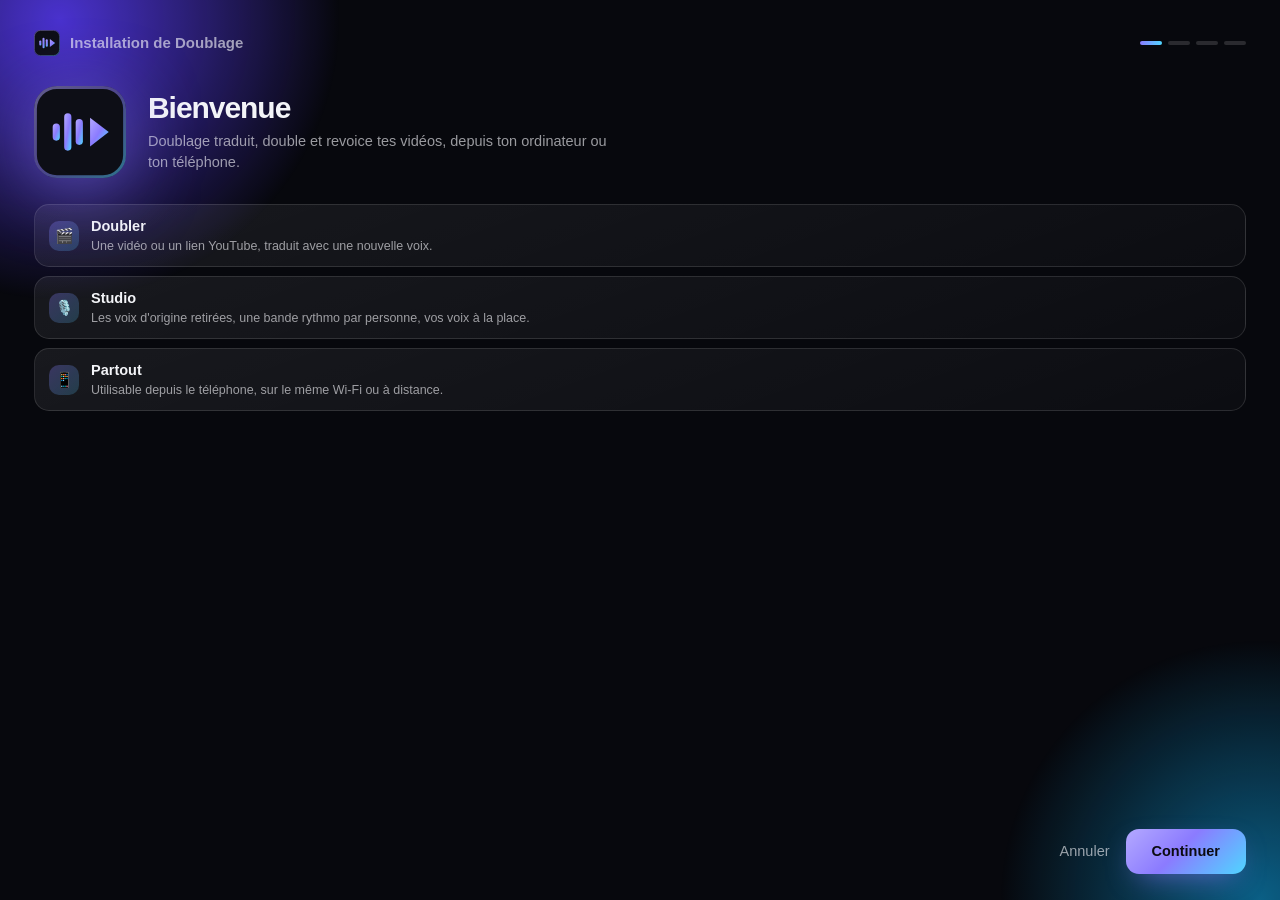
==== launcher/setup.html @ 25e40e34 "Installateur Windows maison, aux couleurs de l'appli - Assistant en 4 écrans (bienvenue, options, in" ====
<!doctype html>
<html lang="fr">
<head>
<meta charset="utf-8">
<title>Installer Doublage</title>
<style>
  :root { --text:#f3f4f8; --muted:rgba(243,244,248,.62); --faint:rgba(243,244,248,.36); --line:rgba(255,255,255,.12);
    --accent:#8b7bff; --accent2:#4fd6ff; --ok:#4ade9a; --bad:#ff6b81; }
  * { box-sizing: border-box; }
  html, body { margin: 0; height: 100%; background: #07080d; color: var(--text); overflow: hidden; user-select: none; cursor: default;
    font: 14.5px/1.45 "Segoe UI Variable Text", "Segoe UI", ui-sans-serif, -apple-system, sans-serif; -webkit-font-smoothing: antialiased; }
  .aurora { position: fixed; inset: 0; overflow: hidden; pointer-events: none; }
  .aurora i { position: absolute; border-radius: 50%; }
  .aurora i:nth-child(1) { width: 560px; height: 560px; left: -220px; top: -260px; background: radial-gradient(closest-side, #5b3dff, transparent); opacity: .8; }
  .aurora i:nth-child(2) { width: 520px; height: 520px; right: -240px; bottom: -260px; background: radial-gradient(closest-side, #0fb6ff, transparent); opacity: .5; }
  .wrap { position: relative; height: 100%; display: flex; flex-direction: column; padding: 30px 34px 26px; }
  .brand { display: flex; align-items: center; gap: 10px; font-weight: 650; font-size: 15px; color: var(--muted); }
  .brand svg { width: 26px; height: 26px; }
  .dots { display: flex; gap: 6px; margin-left: auto; }
  .dots i { width: 22px; height: 4px; border-radius: 99px; background: rgba(255,255,255,.14); transition: .3s; }
  .dots i.on { background: linear-gradient(90deg, var(--accent), var(--accent2)); }
  .page { display: none; flex: 1; flex-direction: column; animation: fade .35s ease; min-height: 0; }
  .page.on { display: flex; }
  @keyframes fade { from { opacity: 0; transform: translateY(6px); } }
  h1 { font-size: 30px; line-height: 1.12; letter-spacing: -.035em; margin: 34px 0 8px; font-weight: 700; }
  p.lede { color: var(--muted); margin: 0 0 22px; max-width: 470px; }
  .hero { display: flex; align-items: center; gap: 22px; margin-top: 30px; }
  .hero svg { width: 92px; height: 92px; flex: none; filter: drop-shadow(0 12px 34px rgba(139,123,255,.5)); }
  .hero h1 { margin: 0 0 6px; }
  .feats { display: grid; gap: 9px; margin-top: 26px; }
  .feat { display: flex; gap: 12px; align-items: center; padding: 11px 14px; border-radius: 15px;
    background: linear-gradient(160deg, rgba(255,255,255,.07), rgba(255,255,255,.025)); border: 1px solid var(--line); }
  .feat span { width: 30px; height: 30px; border-radius: 10px; display: grid; place-items: center; font-size: 15px; flex: none;
    background: linear-gradient(135deg, rgba(139,123,255,.3), rgba(79,214,255,.2)); }
  .feat b { font-weight: 600; } .feat small { color: var(--muted); display: block; font-size: 12.5px; }
  .card { padding: 16px; border-radius: 18px; background: linear-gradient(160deg, rgba(255,255,255,.08), rgba(255,255,255,.03));
    border: 1px solid var(--line); margin-bottom: 12px; }
  .card label.t { display: block; font-size: 12px; color: var(--muted); letter-spacing: .06em; text-transform: uppercase; margin-bottom: 9px; font-weight: 600; }
  .path { display: flex; gap: 8px; }
  .path div { flex: 1; padding: 11px 13px; border-radius: 12px; background: rgba(0,0,0,.3); border: 1px solid var(--line);
    font: 12.5px ui-monospace, Consolas, monospace; color: var(--muted); white-space: nowrap; overflow: hidden; text-overflow: ellipsis; }
  .toggle { display: flex; align-items: center; justify-content: space-between; gap: 12px; padding: 7px 0; cursor: pointer; }
  .toggle small { display: block; color: var(--faint); font-size: 12.5px; }
  .switch { position: relative; width: 44px; height: 26px; flex: none; }
  .switch input { opacity: 0; position: absolute; }
  .switch i { position: absolute; inset: 0; border-radius: 99px; background: rgba(255,255,255,.16); transition: .25s; }
  .switch i::after { content: ""; position: absolute; width: 20px; height: 20px; left: 3px; top: 3px; border-radius: 50%; background: #fff; transition: .25s; }
  .switch input:checked + i { background: linear-gradient(135deg, var(--accent), var(--accent2)); }
  .switch input:checked + i::after { transform: translateX(18px); }
  .note { font-size: 12.5px; color: var(--faint); }
  .progress { height: 6px; border-radius: 99px; background: rgba(255,255,255,.09); overflow: hidden; margin: 6px 0 12px; }
  .progress div { height: 100%; width: 35%; border-radius: inherit; background: linear-gradient(90deg, var(--accent), var(--accent2)); animation: slide 1.4s ease-in-out infinite; }
  .progress.done div { width: 100%; animation: none; }
  @keyframes slide { 0% { transform: translateX(-110%); } 100% { transform: translateX(320%); } }
  .now { font-weight: 600; }
  .log { font: 11.5px ui-monospace, Consolas, monospace; color: var(--faint); white-space: nowrap; overflow: hidden; text-overflow: ellipsis; margin-top: 3px; min-height: 16px; }
  .steps { list-style: none; padding: 0; margin: 18px 0 0; display: grid; gap: 8px; }
  .steps li { display: flex; align-items: center; gap: 11px; color: var(--faint); }
  .steps li::before { content: ""; width: 8px; height: 8px; border-radius: 50%; border: 1.5px solid currentColor; flex: none; }
  .steps li.done { color: var(--muted); } .steps li.done::before { background: var(--ok); border-color: var(--ok); }
  .steps li.cur { color: var(--text); font-weight: 560; } .steps li.cur::before { background: var(--accent2); border-color: var(--accent2); box-shadow: 0 0 10px var(--accent2); }
  .check { width: 86px; height: 86px; border-radius: 50%; display: grid; place-items: center; margin: 46px 0 6px;
    background: linear-gradient(135deg, rgba(74,222,154,.25), rgba(79,214,255,.18)); border: 1px solid rgba(74,222,154,.4); }
  .check svg { width: 40px; height: 40px; }
  .err { color: #ffb3bf; background: rgba(255,107,129,.09); border: 1px solid rgba(255,107,129,.3); border-radius: 14px; padding: 12px 14px;
    font-size: 13px; margin-top: 14px; user-select: text; display: none; }
  .bar { display: flex; gap: 10px; align-items: center; margin-top: auto; padding-top: 18px; }
  .bar .sp { flex: 1; }
  button { font: inherit; font-weight: 600; color: var(--text); padding: 11px 20px; border-radius: 13px; cursor: pointer;
    background: rgba(255,255,255,.07); border: 1px solid var(--line); transition: .2s; }
  button:hover { border-color: rgba(255,255,255,.22); }
  button.primary { border: 0; color: #0b0b12; background: linear-gradient(135deg, #b4a9ff, var(--accent) 45%, var(--accent2));
    box-shadow: 0 10px 30px -12px rgba(139,123,255,.8); padding: 12px 26px; }
  button.danger { color: var(--bad); }
  button.link { background: none; border: 0; color: var(--muted); padding: 11px 6px; font-weight: 500; }
  button:disabled { opacity: .45; cursor: not-allowed; }
  .hidden { display: none !important; }
</style>
</head>
<body>
<div class="aurora"><i></i><i></i></div>
<div class="wrap">
  <div class="brand">
    <svg viewBox="0 0 64 64"><defs><linearGradient id="g" x1="0" y1="0" x2="1" y2="1"><stop offset="0" stop-color="#b4a9ff"/><stop offset=".5" stop-color="#8b7bff"/><stop offset="1" stop-color="#4fd6ff"/></linearGradient></defs><rect width="64" height="64" rx="16" fill="#0d0e16"/><rect x="1" y="1" width="62" height="62" rx="15" fill="none" stroke="url(#g)" stroke-opacity=".5" stroke-width="2"/><g fill="url(#g)"><rect x="13" y="26" width="5" height="12" rx="2.5"/><rect x="21" y="19" width="5" height="26" rx="2.5"/><rect x="29" y="23" width="5" height="18" rx="2.5"/></g><path d="M39 22l13 10-13 10z" fill="url(#g)"/></svg>
    <span id="brand-text">Installation de Doublage</span>
    <div class="dots" id="dots"><i class="on"></i><i></i><i></i><i></i></div>
  </div>

  <!-- 1. Bienvenue -->
  <section class="page on" id="p-welcome">
    <div class="hero">
      <svg viewBox="0 0 64 64"><rect width="64" height="64" rx="16" fill="#0d0e16"/><rect x="1" y="1" width="62" height="62" rx="15" fill="none" stroke="url(#g)" stroke-opacity=".5" stroke-width="2"/><g fill="url(#g)"><rect x="13" y="26" width="5" height="12" rx="2.5"/><rect x="21" y="19" width="5" height="26" rx="2.5"/><rect x="29" y="23" width="5" height="18" rx="2.5"/></g><path d="M39 22l13 10-13 10z" fill="url(#g)"/></svg>
      <div><h1>Bienvenue</h1><p class="lede" style="margin:0">Doublage traduit, double et revoice tes vidéos, depuis ton ordinateur ou ton téléphone.</p></div>
    </div>
    <div class="feats">
      <div class="feat"><span>🎬</span><div><b>Doubler</b><small>Une vidéo ou un lien YouTube, traduit avec une nouvelle voix.</small></div></div>
      <div class="feat"><span>🎙️</span><div><b>Studio</b><small>Les voix d'origine retirées, une bande rythmo par personne, vos voix à la place.</small></div></div>
      <div class="feat"><span>📱</span><div><b>Partout</b><small>Utilisable depuis le téléphone, sur le même Wi-Fi ou à distance.</small></div></div>
    </div>
    <div class="bar"><span class="note" id="version"></span><span class="sp"></span>
      <button class="link" data-act="close">Annuler</button><button class="primary" data-go="p-options">Continuer</button></div>
  </section>

  <!-- 2. Options -->
  <section class="page" id="p-options">
    <h1>Où installer ?</h1>
    <p class="lede">Les réglages par défaut conviennent à presque tout le monde.</p>
    <div class="card">
      <label class="t">Dossier</label>
      <div class="path"><div id="dir"></div><button data-act="browse">Changer</button></div>
    </div>
    <div class="card">
      <label class="toggle"><span>Icône sur le Bureau</span><span class="switch"><input type="checkbox" id="desktop" checked><i></i></span></label>
      <label class="toggle"><span>Dans le menu Démarrer</span><span class="switch"><input type="checkbox" id="startmenu" checked><i></i></span></label>
    </div>
    <p class="note">Le moteur (IA de transcription, séparation des voix) se télécharge pendant l'installation : environ 6 Go et 10 à 20 minutes selon ta connexion.</p>
    <div class="bar"><button class="link" data-go="p-welcome">Retour</button><span class="sp"></span>
      <button class="primary" data-act="install">Installer</button></div>
  </section>

  <!-- 3. Installation -->
  <section class="page" id="p-install">
    <h1>Installation…</h1>
    <p class="lede">Tu peux faire autre chose pendant ce temps. Ne ferme pas cette fenêtre.</p>
    <div class="card">
      <div class="now" id="now">Copie des fichiers</div>
      <div class="progress" id="bar"><div></div></div>
      <div class="log" id="log"></div>
      <ul class="steps" id="steps"></ul>
      <div class="err" id="err"></div>
    </div>
    <div class="bar"><span class="sp"></span>
      <button class="hidden" data-act="log">Voir le journal</button>
      <button class="primary hidden" id="retry" data-act="install">Réessayer</button></div>
  </section>

  <!-- 4. Terminé -->
  <section class="page" id="p-done">
    <div class="check"><svg viewBox="0 0 24 24" fill="none" stroke="#4ade9a" stroke-width="2.5" stroke-linecap="round" stroke-linejoin="round"><path d="M5 12.5l4.5 4.5L19 7.5"/></svg></div>
    <h1 style="margin-top:18px">Doublage est installé</h1>
    <p class="lede">Retrouve-le sur le Bureau et dans le menu Démarrer.</p>
    <div class="bar"><span class="sp"></span><button class="link" data-act="close">Fermer</button>
      <button class="primary" data-act="launch">Lancer Doublage</button></div>
  </section>

  <!-- Désinstallation -->
  <section class="page" id="p-uninstall">
    <h1>Désinstaller Doublage ?</h1>
    <p class="lede">L'application, ses raccourcis et le moteur seront retirés de cet ordinateur.</p>
    <div class="card">
      <label class="toggle"><span>Supprimer aussi mes vidéos et mes réglages<small>Studio, bibliothèque, prises de voix</small></span>
        <span class="switch"><input type="checkbox" id="purge"><i></i></span></label>
    </div>
    <div class="err" id="uerr"></div>
    <div class="bar"><span class="sp"></span><button class="link" data-act="close">Annuler</button>
      <button class="primary" data-act="uninstall">Désinstaller</button></div>
  </section>
  <section class="page" id="p-uninstalled">
    <div class="check"><svg viewBox="0 0 24 24" fill="none" stroke="#4ade9a" stroke-width="2.5" stroke-linecap="round" stroke-linejoin="round"><path d="M5 12.5l4.5 4.5L19 7.5"/></svg></div>
    <h1 style="margin-top:18px">Doublage a été désinstallé</h1>
    <p class="lede" id="kept"></p>
    <div class="bar"><span class="sp"></span><button class="primary" data-act="close">Fermer</button></div>
  </section>
</div>
<script>
  const $ = (s) => document.querySelector(s);
  const STEPS = ["Installation de Python", "Installation du moteur IA (le plus long)", "Installation des outils",
    "Installation de l'analyse du langage", "Installation de la séparation des voix", "Installation des outils vidéo"];
  const ORDER = ["p-welcome", "p-options", "p-install", "p-done"];
  let reached = -1;
  const api = () => window.pywebview.api;
  function go(id) {
    document.querySelectorAll(".page").forEach((p) => p.classList.toggle("on", p.id === id));
    const i = ORDER.indexOf(id);
    $("#dots").classList.toggle("hidden", i < 0);
    document.querySelectorAll("#dots i").forEach((d, k) => d.classList.toggle("on", k <= i));
  }
  function steps() {
    $("#steps").innerHTML = STEPS.map((s, i) => `<li class="${i < reached ? "done" : i === reached ? "cur" : ""}">${s.replace(" (le plus long)", "")}</li>`).join("");
  }
  // Appelé par Python
  window.init = (info) => {
    $("#dir").textContent = info.dir;
    $("#version").textContent = "Version " + info.version;
    if (info.uninstall) { $("#brand-text").textContent = "Doublage"; go("p-uninstall"); }
  };
  window.setDir = (dir) => { $("#dir").textContent = dir; };
  window.setStep = (label) => { $("#now").textContent = label; const i = STEPS.indexOf(label); if (i > reached) { reached = i; steps(); } };
  window.setLog = (line) => { $("#log").textContent = line; };
  window.setError = (msg) => {
    $("#bar").classList.add("hidden"); $("#err").textContent = msg; $("#err").style.display = "block";
    $("#retry").classList.remove("hidden"); document.querySelector('[data-act="log"]').classList.remove("hidden");
  };
  window.setDone = () => { reached = STEPS.length; steps(); $("#bar").classList.add("done"); setTimeout(() => go("p-done"), 700); };
  window.setUninstalled = (kept) => { $("#kept").textContent = kept; go("p-uninstalled"); };
  window.setUninstallError = (msg) => { $("#uerr").textContent = msg; $("#uerr").style.display = "block"; };

  document.addEventListener("click", (e) => {
    const b = e.target.closest("button");
    if (!b) return;
    if (b.dataset.go) return go(b.dataset.go);
    const act = b.dataset.act;
    if (act === "install") {
      reached = -1; steps(); go("p-install");
      $("#err").style.display = "none"; $("#bar").classList.remove("hidden", "done"); $("#retry").classList.add("hidden");
      $("#now").textContent = "Copie des fichiers";
      api().install({ desktop: $("#desktop").checked, startmenu: $("#startmenu").checked });
    } else if (act === "uninstall") { b.disabled = true; api().uninstall($("#purge").checked); }
    else if (act) api()[act]();
  });
  window.addEventListener("pywebviewready", () => api().ready());
</script>
</body>
</html>
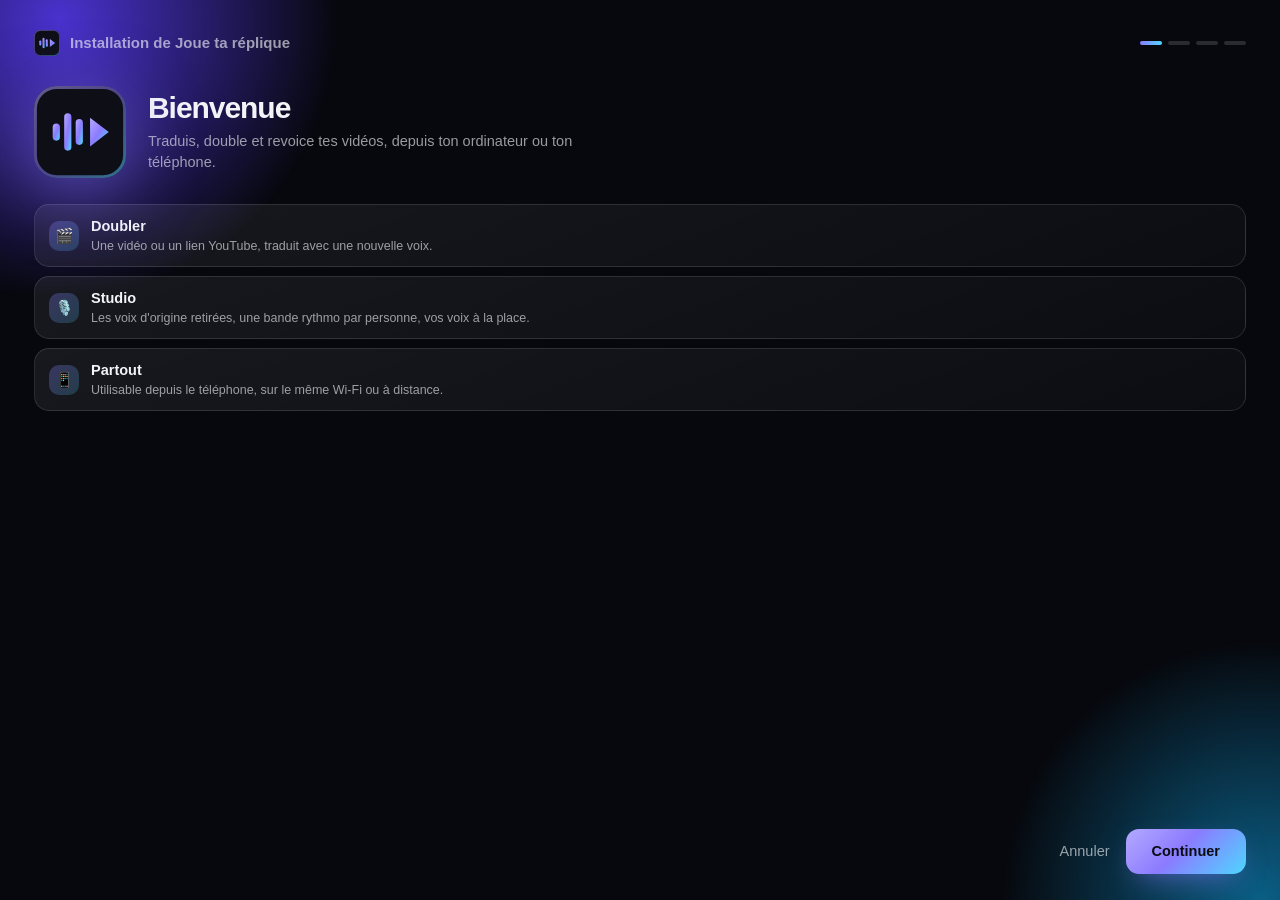
==== commit 1e70b3d4: "Nouveau nom : Joue ta réplique - Nom affiché partout : interface, fenêtre, installateur, app Mac, DM" ====
--- a/launcher/setup.html
+++ b/launcher/setup.html
@@ -2,7 +2,7 @@
 <html lang="fr">
 <head>
 <meta charset="utf-8">
-<title>Installer Doublage</title>
+<title>Installer Joue ta réplique</title>
 <style>
   :root { --text:#f3f4f8; --muted:rgba(243,244,248,.62); --faint:rgba(243,244,248,.36); --line:rgba(255,255,255,.12);
     --accent:#8b7bff; --accent2:#4fd6ff; --ok:#4ade9a; --bad:#ff6b81; }
@@ -82,7 +82,7 @@
 <div class="wrap">
   <div class="brand">
     <svg viewBox="0 0 64 64"><defs><linearGradient id="g" x1="0" y1="0" x2="1" y2="1"><stop offset="0" stop-color="#b4a9ff"/><stop offset=".5" stop-color="#8b7bff"/><stop offset="1" stop-color="#4fd6ff"/></linearGradient></defs><rect width="64" height="64" rx="16" fill="#0d0e16"/><rect x="1" y="1" width="62" height="62" rx="15" fill="none" stroke="url(#g)" stroke-opacity=".5" stroke-width="2"/><g fill="url(#g)"><rect x="13" y="26" width="5" height="12" rx="2.5"/><rect x="21" y="19" width="5" height="26" rx="2.5"/><rect x="29" y="23" width="5" height="18" rx="2.5"/></g><path d="M39 22l13 10-13 10z" fill="url(#g)"/></svg>
-    <span id="brand-text">Installation de Doublage</span>
+    <span id="brand-text">Installation de Joue ta réplique</span>
     <div class="dots" id="dots"><i class="on"></i><i></i><i></i><i></i></div>
   </div>
 
@@ -90,7 +90,7 @@
   <section class="page on" id="p-welcome">
     <div class="hero">
       <svg viewBox="0 0 64 64"><rect width="64" height="64" rx="16" fill="#0d0e16"/><rect x="1" y="1" width="62" height="62" rx="15" fill="none" stroke="url(#g)" stroke-opacity=".5" stroke-width="2"/><g fill="url(#g)"><rect x="13" y="26" width="5" height="12" rx="2.5"/><rect x="21" y="19" width="5" height="26" rx="2.5"/><rect x="29" y="23" width="5" height="18" rx="2.5"/></g><path d="M39 22l13 10-13 10z" fill="url(#g)"/></svg>
-      <div><h1>Bienvenue</h1><p class="lede" style="margin:0">Doublage traduit, double et revoice tes vidéos, depuis ton ordinateur ou ton téléphone.</p></div>
+      <div><h1>Bienvenue</h1><p class="lede" style="margin:0">Traduis, double et revoice tes vidéos, depuis ton ordinateur ou ton téléphone.</p></div>
     </div>
     <div class="feats">
       <div class="feat"><span>🎬</span><div><b>Doubler</b><small>Une vidéo ou un lien YouTube, traduit avec une nouvelle voix.</small></div></div>
@@ -137,15 +137,15 @@
   <!-- 4. Terminé -->
   <section class="page" id="p-done">
     <div class="check"><svg viewBox="0 0 24 24" fill="none" stroke="#4ade9a" stroke-width="2.5" stroke-linecap="round" stroke-linejoin="round"><path d="M5 12.5l4.5 4.5L19 7.5"/></svg></div>
-    <h1 style="margin-top:18px">Doublage est installé</h1>
+    <h1 style="margin-top:18px">Joue ta réplique est installé</h1>
     <p class="lede">Retrouve-le sur le Bureau et dans le menu Démarrer.</p>
     <div class="bar"><span class="sp"></span><button class="link" data-act="close">Fermer</button>
-      <button class="primary" data-act="launch">Lancer Doublage</button></div>
+      <button class="primary" data-act="launch">Lancer Joue ta réplique</button></div>
   </section>
 
   <!-- Désinstallation -->
   <section class="page" id="p-uninstall">
-    <h1>Désinstaller Doublage ?</h1>
+    <h1>Désinstaller Joue ta réplique ?</h1>
     <p class="lede">L'application, ses raccourcis et le moteur seront retirés de cet ordinateur.</p>
     <div class="card">
       <label class="toggle"><span>Supprimer aussi mes vidéos et mes réglages<small>Studio, bibliothèque, prises de voix</small></span>
@@ -157,7 +157,7 @@
   </section>
   <section class="page" id="p-uninstalled">
     <div class="check"><svg viewBox="0 0 24 24" fill="none" stroke="#4ade9a" stroke-width="2.5" stroke-linecap="round" stroke-linejoin="round"><path d="M5 12.5l4.5 4.5L19 7.5"/></svg></div>
-    <h1 style="margin-top:18px">Doublage a été désinstallé</h1>
+    <h1 style="margin-top:18px">Joue ta réplique a été désinstallé</h1>
     <p class="lede" id="kept"></p>
     <div class="bar"><span class="sp"></span><button class="primary" data-act="close">Fermer</button></div>
   </section>
@@ -182,7 +182,7 @@
   window.init = (info) => {
     $("#dir").textContent = info.dir;
     $("#version").textContent = "Version " + info.version;
-    if (info.uninstall) { $("#brand-text").textContent = "Doublage"; go("p-uninstall"); }
+    if (info.uninstall) { $("#brand-text").textContent = "Joue ta réplique"; go("p-uninstall"); }
   };
   window.setDir = (dir) => { $("#dir").textContent = dir; };
   window.setStep = (label) => { $("#now").textContent = label; const i = STEPS.indexOf(label); if (i > reached) { reached = i; steps(); } };
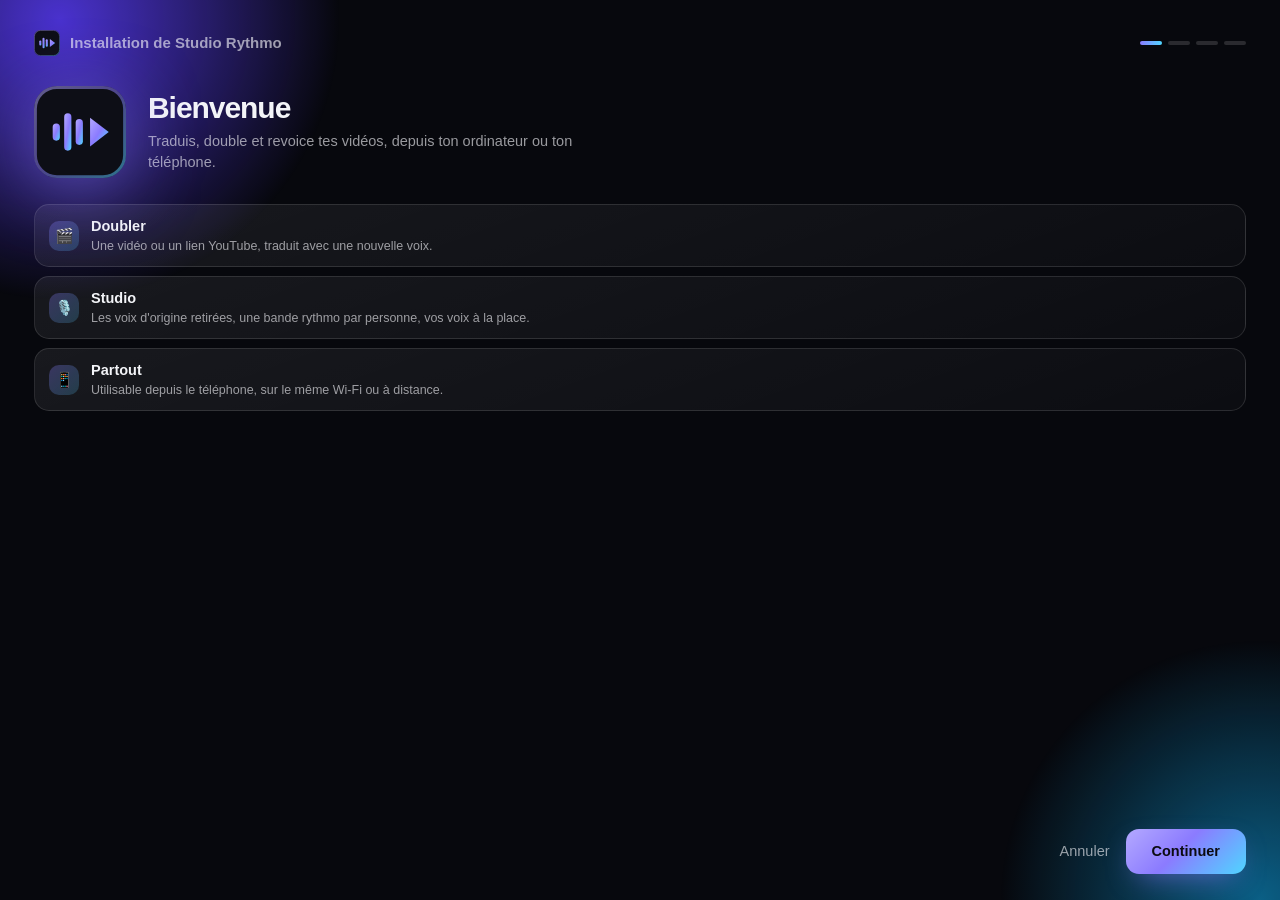
==== commit cf72f055: "L'appli s'appelle Studio Rythmo, nouvelle icône Nom affiché partout (fenêtre, menu, présentation, in" ====
--- a/launcher/setup.html
+++ b/launcher/setup.html
@@ -2,7 +2,7 @@
 <html lang="fr">
 <head>
 <meta charset="utf-8">
-<title>Installer Joue ta réplique</title>
+<title>Installer Studio Rythmo</title>
 <style>
   :root { --text:#f3f4f8; --muted:rgba(243,244,248,.62); --faint:rgba(243,244,248,.36); --line:rgba(255,255,255,.12);
     --accent:#8b7bff; --accent2:#4fd6ff; --ok:#4ade9a; --bad:#ff6b81; }
@@ -63,7 +63,7 @@
     background: linear-gradient(135deg, rgba(74,222,154,.25), rgba(79,214,255,.18)); border: 1px solid rgba(74,222,154,.4); }
   .check svg { width: 40px; height: 40px; }
   .err { color: #ffb3bf; background: rgba(255,107,129,.09); border: 1px solid rgba(255,107,129,.3); border-radius: 14px; padding: 12px 14px;
-    font-size: 13px; margin-top: 14px; user-select: text; display: none; }
+    font-size: 13px; margin-top: 14px; user-select: text; display: none; max-height: 130px; overflow: auto; word-break: break-word; }
   .bar { display: flex; gap: 10px; align-items: center; margin-top: auto; padding-top: 18px; }
   .bar .sp { flex: 1; }
   button { font: inherit; font-weight: 600; color: var(--text); padding: 11px 20px; border-radius: 13px; cursor: pointer;
@@ -82,7 +82,7 @@
 <div class="wrap">
   <div class="brand">
     <svg viewBox="0 0 64 64"><defs><linearGradient id="g" x1="0" y1="0" x2="1" y2="1"><stop offset="0" stop-color="#b4a9ff"/><stop offset=".5" stop-color="#8b7bff"/><stop offset="1" stop-color="#4fd6ff"/></linearGradient></defs><rect width="64" height="64" rx="16" fill="#0d0e16"/><rect x="1" y="1" width="62" height="62" rx="15" fill="none" stroke="url(#g)" stroke-opacity=".5" stroke-width="2"/><g fill="url(#g)"><rect x="13" y="26" width="5" height="12" rx="2.5"/><rect x="21" y="19" width="5" height="26" rx="2.5"/><rect x="29" y="23" width="5" height="18" rx="2.5"/></g><path d="M39 22l13 10-13 10z" fill="url(#g)"/></svg>
-    <span id="brand-text">Installation de Joue ta réplique</span>
+    <span id="brand-text">Installation de Studio Rythmo</span>
     <div class="dots" id="dots"><i class="on"></i><i></i><i></i><i></i></div>
   </div>
 
@@ -137,15 +137,15 @@
   <!-- 4. Terminé -->
   <section class="page" id="p-done">
     <div class="check"><svg viewBox="0 0 24 24" fill="none" stroke="#4ade9a" stroke-width="2.5" stroke-linecap="round" stroke-linejoin="round"><path d="M5 12.5l4.5 4.5L19 7.5"/></svg></div>
-    <h1 style="margin-top:18px">Joue ta réplique est installé</h1>
+    <h1 style="margin-top:18px">Studio Rythmo est installé</h1>
     <p class="lede">Retrouve-le sur le Bureau et dans le menu Démarrer.</p>
     <div class="bar"><span class="sp"></span><button class="link" data-act="close">Fermer</button>
-      <button class="primary" data-act="launch">Lancer Joue ta réplique</button></div>
+      <button class="primary" data-act="launch">Lancer Studio Rythmo</button></div>
   </section>
 
   <!-- Désinstallation -->
   <section class="page" id="p-uninstall">
-    <h1>Désinstaller Joue ta réplique ?</h1>
+    <h1>Désinstaller Studio Rythmo ?</h1>
     <p class="lede">L'application, ses raccourcis et le moteur seront retirés de cet ordinateur.</p>
     <div class="card">
       <label class="toggle"><span>Supprimer aussi mes vidéos et mes réglages<small>Studio, bibliothèque, prises de voix</small></span>
@@ -157,7 +157,7 @@
   </section>
   <section class="page" id="p-uninstalled">
     <div class="check"><svg viewBox="0 0 24 24" fill="none" stroke="#4ade9a" stroke-width="2.5" stroke-linecap="round" stroke-linejoin="round"><path d="M5 12.5l4.5 4.5L19 7.5"/></svg></div>
-    <h1 style="margin-top:18px">Joue ta réplique a été désinstallé</h1>
+    <h1 style="margin-top:18px">Studio Rythmo a été désinstallé</h1>
     <p class="lede" id="kept"></p>
     <div class="bar"><span class="sp"></span><button class="primary" data-act="close">Fermer</button></div>
   </section>
@@ -182,7 +182,7 @@
   window.init = (info) => {
     $("#dir").textContent = info.dir;
     $("#version").textContent = "Version " + info.version;
-    if (info.uninstall) { $("#brand-text").textContent = "Joue ta réplique"; go("p-uninstall"); }
+    if (info.uninstall) { $("#brand-text").textContent = "Studio Rythmo"; go("p-uninstall"); }
   };
   window.setDir = (dir) => { $("#dir").textContent = dir; };
   window.setStep = (label) => { $("#now").textContent = label; const i = STEPS.indexOf(label); if (i > reached) { reached = i; steps(); } };
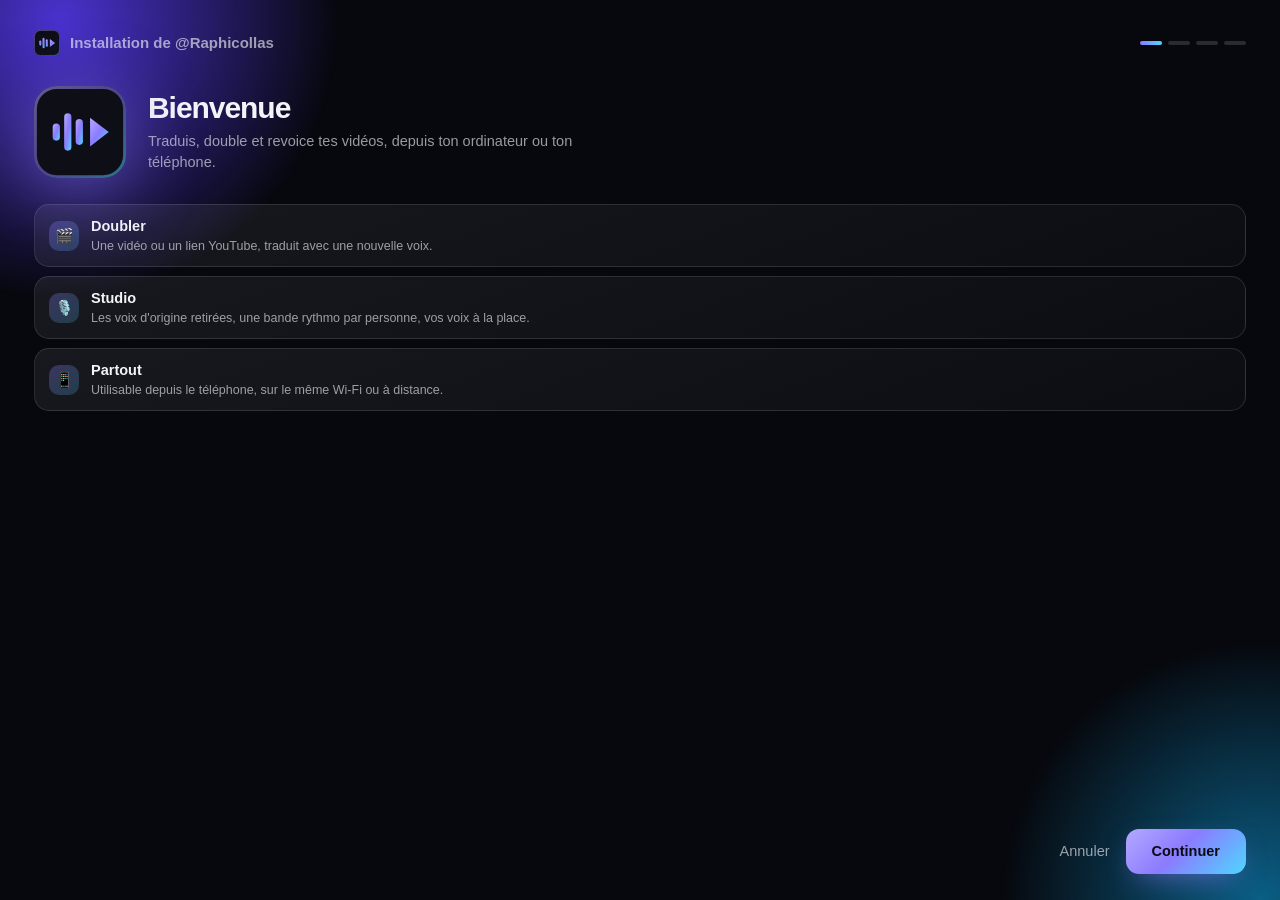
==== commit 6e14d8a7: "L'appli s'appelle @Raphicollas Nom affiché partout (menu, fenêtre, présentation, installateurs, fond" ====
--- a/launcher/setup.html
+++ b/launcher/setup.html
@@ -2,7 +2,7 @@
 <html lang="fr">
 <head>
 <meta charset="utf-8">
-<title>Installer Studio Rythmo</title>
+<title>Installer @Raphicollas</title>
 <style>
   :root { --text:#f3f4f8; --muted:rgba(243,244,248,.62); --faint:rgba(243,244,248,.36); --line:rgba(255,255,255,.12);
     --accent:#8b7bff; --accent2:#4fd6ff; --ok:#4ade9a; --bad:#ff6b81; }
@@ -82,7 +82,7 @@
 <div class="wrap">
   <div class="brand">
     <svg viewBox="0 0 64 64"><defs><linearGradient id="g" x1="0" y1="0" x2="1" y2="1"><stop offset="0" stop-color="#b4a9ff"/><stop offset=".5" stop-color="#8b7bff"/><stop offset="1" stop-color="#4fd6ff"/></linearGradient></defs><rect width="64" height="64" rx="16" fill="#0d0e16"/><rect x="1" y="1" width="62" height="62" rx="15" fill="none" stroke="url(#g)" stroke-opacity=".5" stroke-width="2"/><g fill="url(#g)"><rect x="13" y="26" width="5" height="12" rx="2.5"/><rect x="21" y="19" width="5" height="26" rx="2.5"/><rect x="29" y="23" width="5" height="18" rx="2.5"/></g><path d="M39 22l13 10-13 10z" fill="url(#g)"/></svg>
-    <span id="brand-text">Installation de Studio Rythmo</span>
+    <span id="brand-text">Installation de @Raphicollas</span>
     <div class="dots" id="dots"><i class="on"></i><i></i><i></i><i></i></div>
   </div>
 
@@ -137,15 +137,15 @@
   <!-- 4. Terminé -->
   <section class="page" id="p-done">
     <div class="check"><svg viewBox="0 0 24 24" fill="none" stroke="#4ade9a" stroke-width="2.5" stroke-linecap="round" stroke-linejoin="round"><path d="M5 12.5l4.5 4.5L19 7.5"/></svg></div>
-    <h1 style="margin-top:18px">Studio Rythmo est installé</h1>
+    <h1 style="margin-top:18px">@Raphicollas est installé</h1>
     <p class="lede">Retrouve-le sur le Bureau et dans le menu Démarrer.</p>
     <div class="bar"><span class="sp"></span><button class="link" data-act="close">Fermer</button>
-      <button class="primary" data-act="launch">Lancer Studio Rythmo</button></div>
+      <button class="primary" data-act="launch">Lancer @Raphicollas</button></div>
   </section>
 
   <!-- Désinstallation -->
   <section class="page" id="p-uninstall">
-    <h1>Désinstaller Studio Rythmo ?</h1>
+    <h1>Désinstaller @Raphicollas ?</h1>
     <p class="lede">L'application, ses raccourcis et le moteur seront retirés de cet ordinateur.</p>
     <div class="card">
       <label class="toggle"><span>Supprimer aussi mes vidéos et mes réglages<small>Studio, bibliothèque, prises de voix</small></span>
@@ -157,7 +157,7 @@
   </section>
   <section class="page" id="p-uninstalled">
     <div class="check"><svg viewBox="0 0 24 24" fill="none" stroke="#4ade9a" stroke-width="2.5" stroke-linecap="round" stroke-linejoin="round"><path d="M5 12.5l4.5 4.5L19 7.5"/></svg></div>
-    <h1 style="margin-top:18px">Studio Rythmo a été désinstallé</h1>
+    <h1 style="margin-top:18px">@Raphicollas a été désinstallé</h1>
     <p class="lede" id="kept"></p>
     <div class="bar"><span class="sp"></span><button class="primary" data-act="close">Fermer</button></div>
   </section>
@@ -182,7 +182,7 @@
   window.init = (info) => {
     $("#dir").textContent = info.dir;
     $("#version").textContent = "Version " + info.version;
-    if (info.uninstall) { $("#brand-text").textContent = "Studio Rythmo"; go("p-uninstall"); }
+    if (info.uninstall) { $("#brand-text").textContent = "@Raphicollas"; go("p-uninstall"); }
   };
   window.setDir = (dir) => { $("#dir").textContent = dir; };
   window.setStep = (label) => { $("#now").textContent = label; const i = STEPS.indexOf(label); if (i > reached) { reached = i; steps(); } };
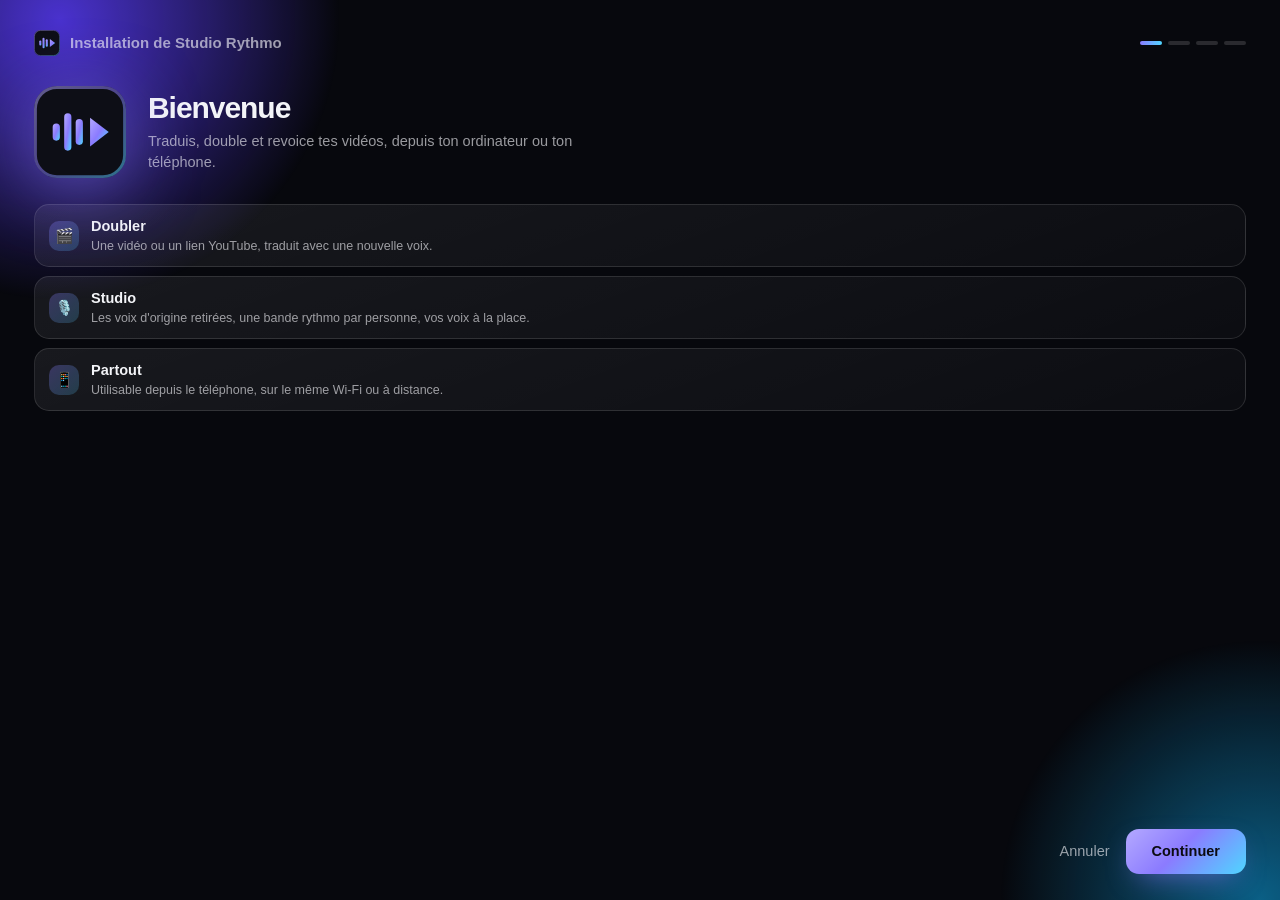
==== commit ab88daf0: "Nom @Raphicollas seulement en haut à gauche de l'appli Le renommage complet est annulé : seul le nom" ====
--- a/launcher/setup.html
+++ b/launcher/setup.html
@@ -2,7 +2,7 @@
 <html lang="fr">
 <head>
 <meta charset="utf-8">
-<title>Installer @Raphicollas</title>
+<title>Installer Studio Rythmo</title>
 <style>
   :root { --text:#f3f4f8; --muted:rgba(243,244,248,.62); --faint:rgba(243,244,248,.36); --line:rgba(255,255,255,.12);
     --accent:#8b7bff; --accent2:#4fd6ff; --ok:#4ade9a; --bad:#ff6b81; }
@@ -82,7 +82,7 @@
 <div class="wrap">
   <div class="brand">
     <svg viewBox="0 0 64 64"><defs><linearGradient id="g" x1="0" y1="0" x2="1" y2="1"><stop offset="0" stop-color="#b4a9ff"/><stop offset=".5" stop-color="#8b7bff"/><stop offset="1" stop-color="#4fd6ff"/></linearGradient></defs><rect width="64" height="64" rx="16" fill="#0d0e16"/><rect x="1" y="1" width="62" height="62" rx="15" fill="none" stroke="url(#g)" stroke-opacity=".5" stroke-width="2"/><g fill="url(#g)"><rect x="13" y="26" width="5" height="12" rx="2.5"/><rect x="21" y="19" width="5" height="26" rx="2.5"/><rect x="29" y="23" width="5" height="18" rx="2.5"/></g><path d="M39 22l13 10-13 10z" fill="url(#g)"/></svg>
-    <span id="brand-text">Installation de @Raphicollas</span>
+    <span id="brand-text">Installation de Studio Rythmo</span>
     <div class="dots" id="dots"><i class="on"></i><i></i><i></i><i></i></div>
   </div>
 
@@ -137,15 +137,15 @@
   <!-- 4. Terminé -->
   <section class="page" id="p-done">
     <div class="check"><svg viewBox="0 0 24 24" fill="none" stroke="#4ade9a" stroke-width="2.5" stroke-linecap="round" stroke-linejoin="round"><path d="M5 12.5l4.5 4.5L19 7.5"/></svg></div>
-    <h1 style="margin-top:18px">@Raphicollas est installé</h1>
+    <h1 style="margin-top:18px">Studio Rythmo est installé</h1>
     <p class="lede">Retrouve-le sur le Bureau et dans le menu Démarrer.</p>
     <div class="bar"><span class="sp"></span><button class="link" data-act="close">Fermer</button>
-      <button class="primary" data-act="launch">Lancer @Raphicollas</button></div>
+      <button class="primary" data-act="launch">Lancer Studio Rythmo</button></div>
   </section>
 
   <!-- Désinstallation -->
   <section class="page" id="p-uninstall">
-    <h1>Désinstaller @Raphicollas ?</h1>
+    <h1>Désinstaller Studio Rythmo ?</h1>
     <p class="lede">L'application, ses raccourcis et le moteur seront retirés de cet ordinateur.</p>
     <div class="card">
       <label class="toggle"><span>Supprimer aussi mes vidéos et mes réglages<small>Studio, bibliothèque, prises de voix</small></span>
@@ -157,7 +157,7 @@
   </section>
   <section class="page" id="p-uninstalled">
     <div class="check"><svg viewBox="0 0 24 24" fill="none" stroke="#4ade9a" stroke-width="2.5" stroke-linecap="round" stroke-linejoin="round"><path d="M5 12.5l4.5 4.5L19 7.5"/></svg></div>
-    <h1 style="margin-top:18px">@Raphicollas a été désinstallé</h1>
+    <h1 style="margin-top:18px">Studio Rythmo a été désinstallé</h1>
     <p class="lede" id="kept"></p>
     <div class="bar"><span class="sp"></span><button class="primary" data-act="close">Fermer</button></div>
   </section>
@@ -182,7 +182,7 @@
   window.init = (info) => {
     $("#dir").textContent = info.dir;
     $("#version").textContent = "Version " + info.version;
-    if (info.uninstall) { $("#brand-text").textContent = "@Raphicollas"; go("p-uninstall"); }
+    if (info.uninstall) { $("#brand-text").textContent = "Studio Rythmo"; go("p-uninstall"); }
   };
   window.setDir = (dir) => { $("#dir").textContent = dir; };
   window.setStep = (label) => { $("#now").textContent = label; const i = STEPS.indexOf(label); if (i > reached) { reached = i; steps(); } };
